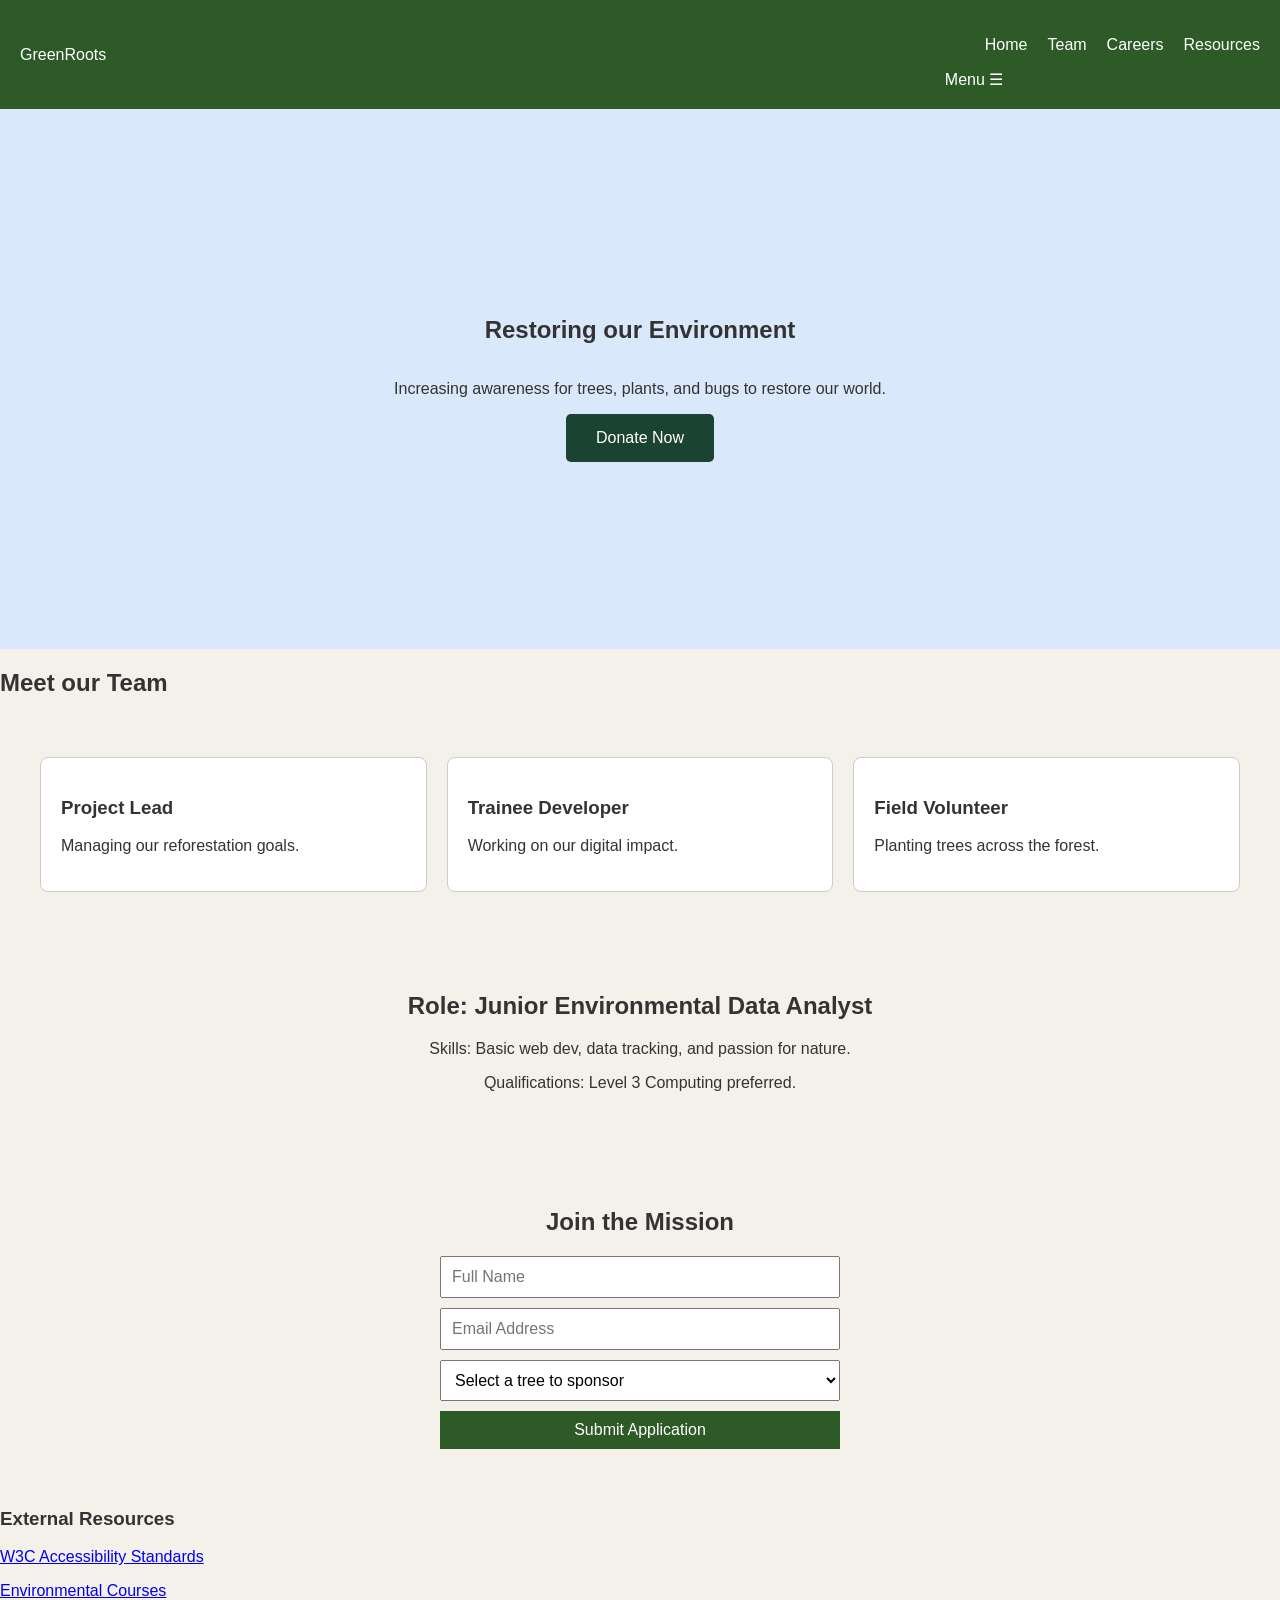
==== index.html @ 3c11d9e2 "Add files via upload" ====
<!DOCTYPE html>
<html lang="en">
<head>
    <meta charset="UTF-8">
    <meta name="viewport" content="width=device-width, initial-scale=1.0">
    <title>VerdantRoots - Reforestation Project</title>
    <link rel="stylesheet" href="style.css">
</head>
<body>
    <header>
        <div class="logo">GreenRoots</div>
        <nav>
            <ul id="nav-menu">
                <li><a href="#home">Home</a></li>
                <li><a href="#team">Team</a></li>
                <li><a href="#job">Careers</a></li>
                <li><a href="#resources">Resources</a></li>
            </ul>
            <div class="hamburger" onclick="toggleMenu()">Menu &#9776;</div>
        </nav>
    </header>

    <main>
        <section id="home" class="hero">
            <h1>Restoring our Environment</h1>
            <p>Increasing awareness for trees, plants, and bugs to restore our world.</p>
            <a href="#apply" class="btn">Donate Now</a>
        </section>

        <section id="team">
            <h2>Meet our Team</h2>
            <div class="grid-container">
                <article class="profile">
                    <h3>Project Lead</h3>
                    <p>Managing our reforestation goals.</p>
                </article>
                <article class="profile">
                    <h3>Trainee Developer</h3>
                    <p>Working on our digital impact.</p>
                </article>
                <article class="profile">
                    <h3>Field Volunteer</h3>
                    <p>Planting trees across the forest.</p>
                </article>
            </div>
        </section>

        <section id="job" class="job-spec">
            <h2>Role: Junior Environmental Data Analyst</h2>
            <p>Skills: Basic web dev, data tracking, and passion for nature.</p>
            <p>Qualifications: Level 3 Computing preferred.</p>
        </section>

        <section id="apply">
            <h2>Join the Mission</h2>
            <form id="applicationForm">
                <input type="text" id="name" placeholder="Full Name" required>
                <input type="email" id="email" placeholder="Email Address" required>
                <select id="tree-type">
                    <option value="">Select a tree to sponsor</option>
                    <option value="oak">Oak</option>
                    <option value="pine">Pine</option>
                </select>
                <button type="submit">Submit Application</button>
            </form>
            <p id="error-message" style="color: red; display: none;">Please enter a valid email address!</p>
        </section>
    </main>

    <footer>
        <h3>External Resources</h3>
        <p><a href="https://www.w3.org/WAI/standards-guidelines/wcag/">W3C Accessibility Standards</a></p>
        <p><a href="https://www.coursera.org">Environmental Courses</a></p>
    </footer>

    <script src="script.js"></script>
</body>
</html>
---- style.css ----
body { font-family: sans-serif; color: #333; margin: 0; background-color: #f4f1ea; }
header { background: #2D5A27; color: white; display: flex; justify-content: space-between; padding: 20px; align-items: center; }
header ul { list-style: none; display: flex; gap: 20px; }
header a { color: white; text-decoration: none; }

.hero { height: 60vh; background: #dae8fc; display: flex; flex-direction: column; justify-content: center; align-items: center; text-align: center; }
.btn { background: #1b4332; color: white; padding: 15px 30px; text-decoration: none; border-radius: 5px; }

.grid-container { display: grid; grid-template-columns: repeat(3, 1fr); gap: 20px; padding: 40px; }
.profile { border: 1px solid #ccc; padding: 20px; border-radius: 8px; background: white; }

@media (max-width: 768px) {
    .grid-container { grid-template-columns: 1fr; }
    header ul { display: none; } 
}

.job-spec, #apply { padding: 40px; text-align: center; }
form { display: flex; flex-direction: column; gap: 10px; max-width: 400px; margin: auto; }
input, select, button { padding: 10px; font-size: 1rem; }
button { background: #2D5A27; color: white; border: none; cursor: pointer; }
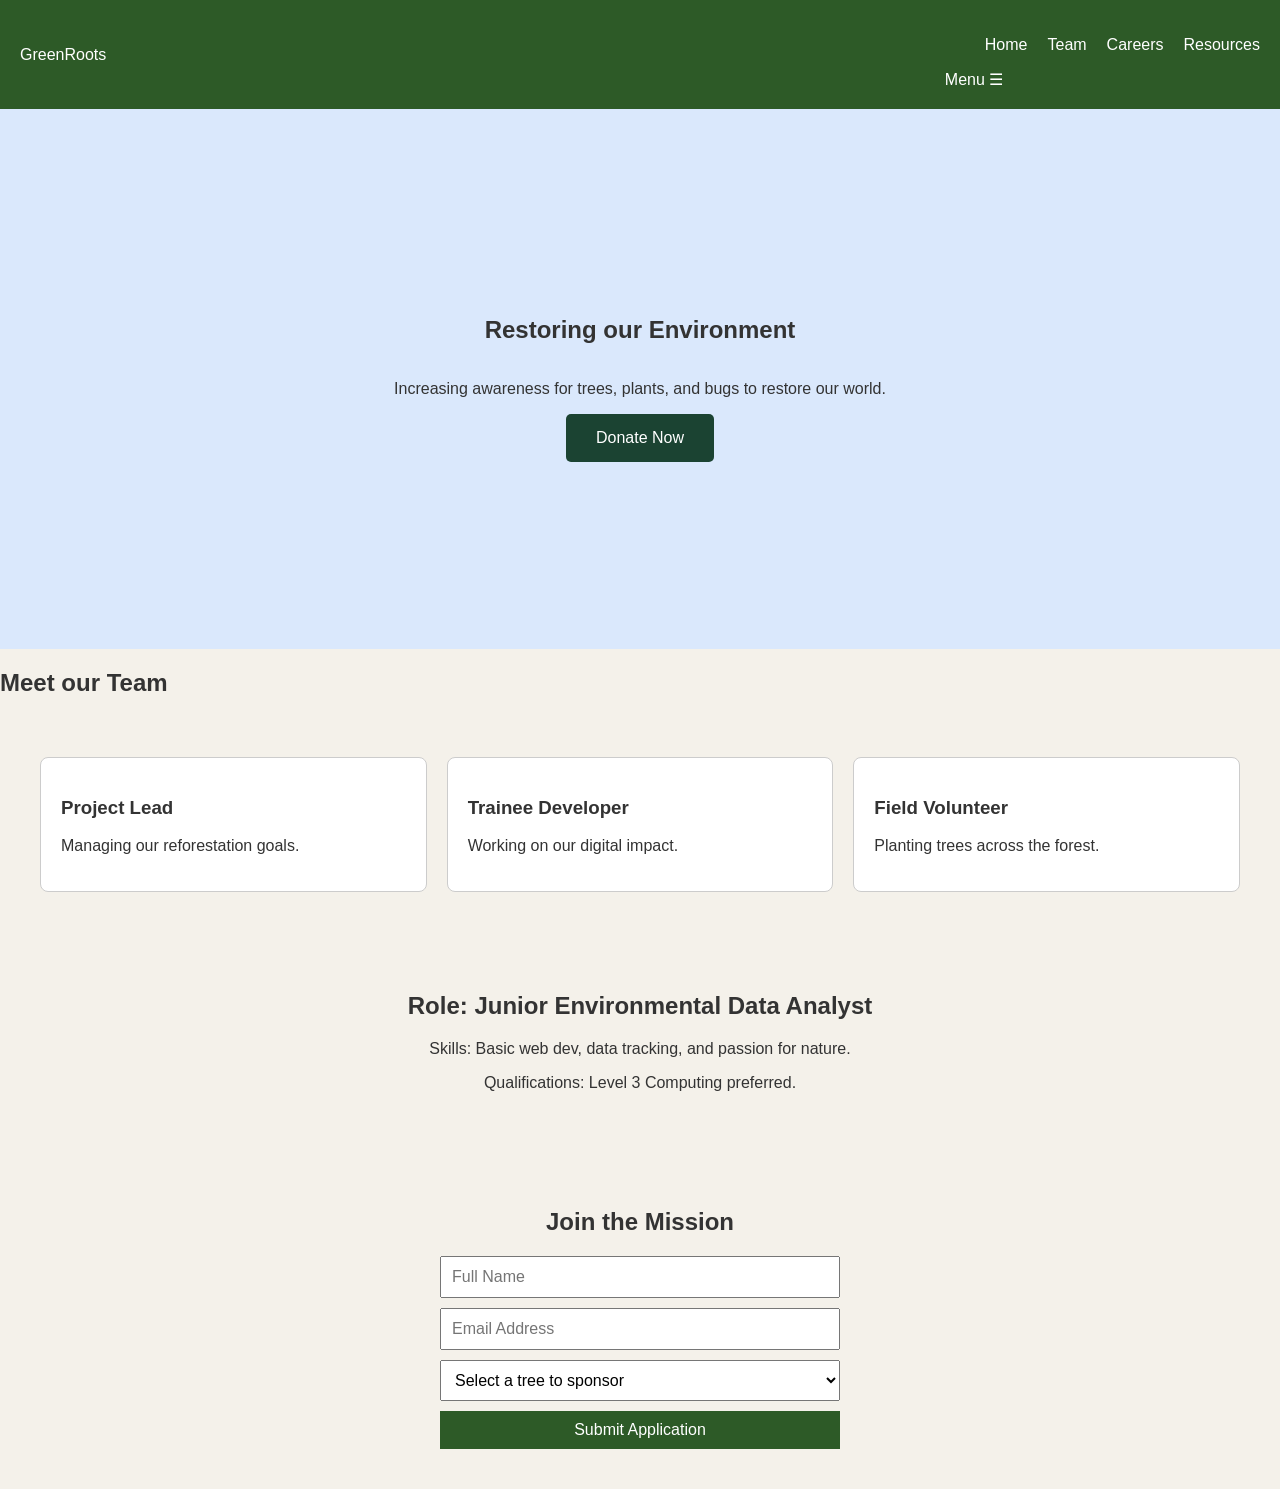
==== commit 90b7e671: "Remove footer with external resources Removed the footer section containing external resources." ====
--- a/index.html
+++ b/index.html
@@ -66,13 +66,6 @@
             <p id="error-message" style="color: red; display: none;">Please enter a valid email address!</p>
         </section>
     </main>
-
-    <footer>
-        <h3>External Resources</h3>
-        <p><a href="https://www.w3.org/WAI/standards-guidelines/wcag/">W3C Accessibility Standards</a></p>
-        <p><a href="https://www.coursera.org">Environmental Courses</a></p>
-    </footer>
-
     <script src="script.js"></script>
 </body>
-</html>+</html>
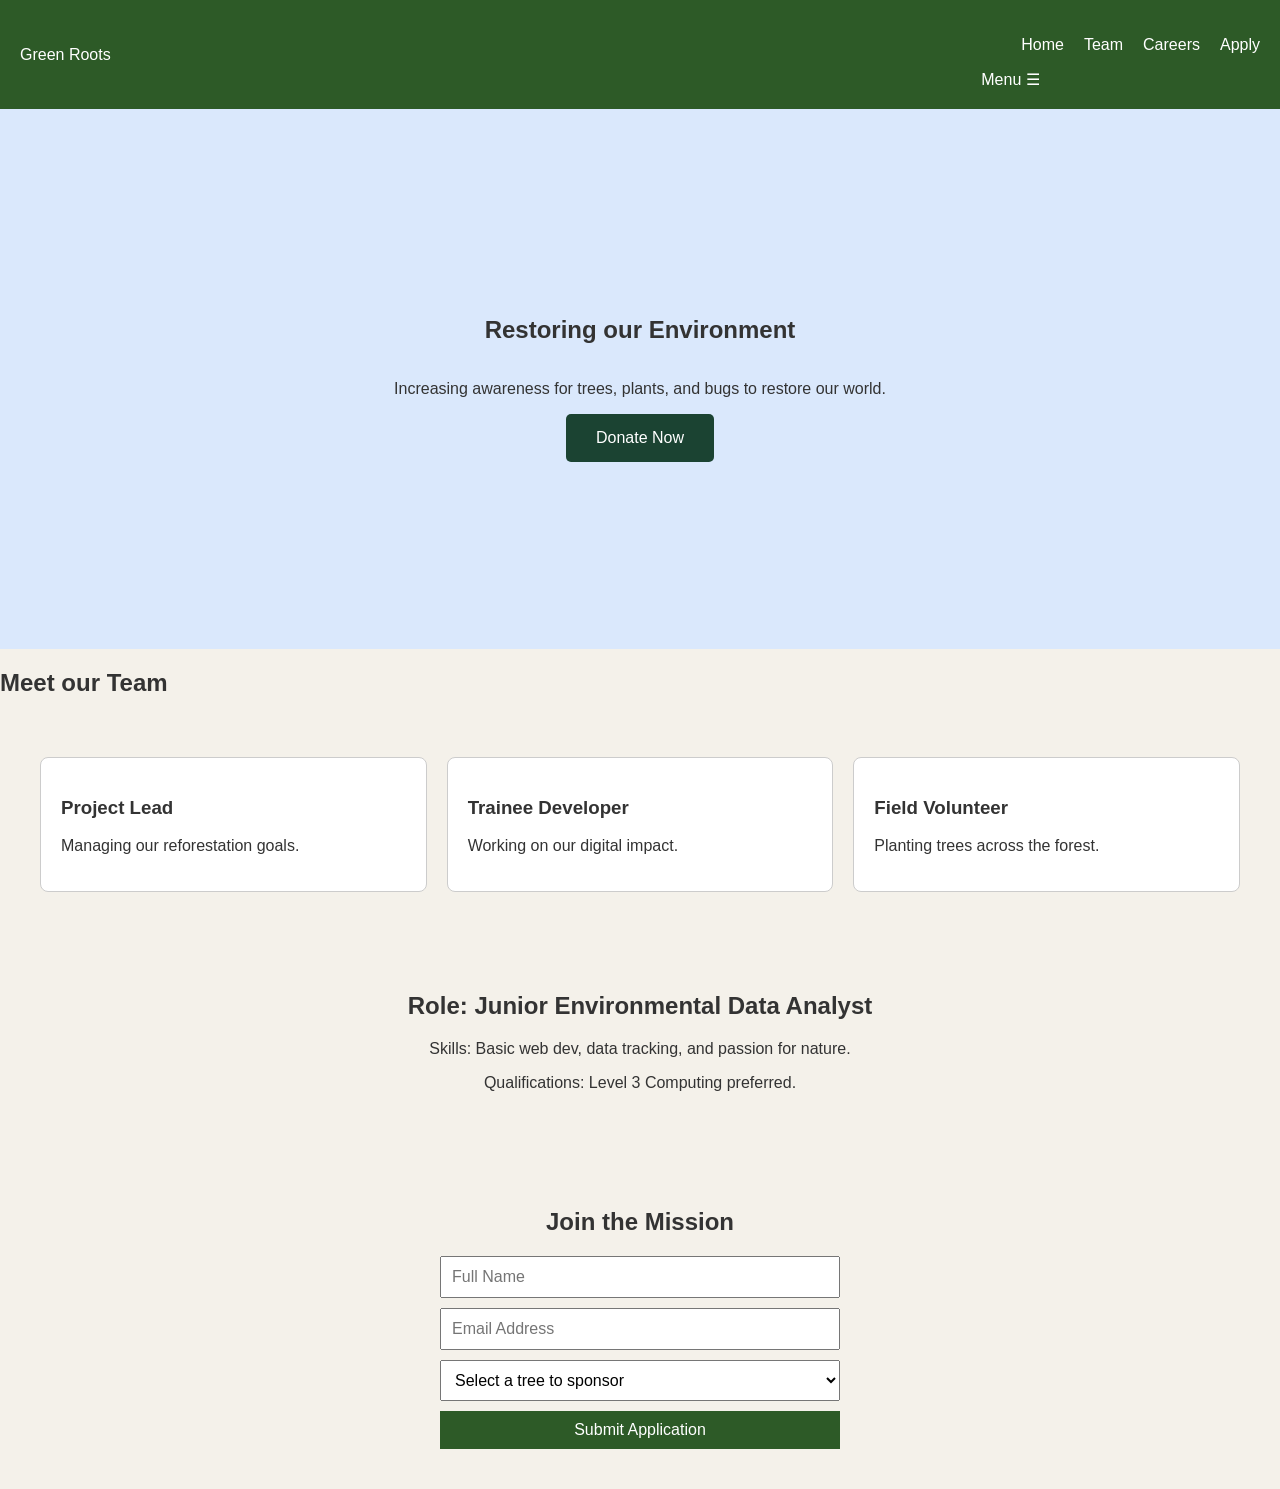
==== commit 51a29320: "Update project name and navigation links in index.html" ====
--- a/index.html
+++ b/index.html
@@ -3,18 +3,18 @@
 <head>
     <meta charset="UTF-8">
     <meta name="viewport" content="width=device-width, initial-scale=1.0">
-    <title>VerdantRoots - Reforestation Project</title>
+    <title>Green Roots - Reforestation Project</title>
     <link rel="stylesheet" href="style.css">
 </head>
 <body>
     <header>
-        <div class="logo">GreenRoots</div>
+        <div class="logo">Green Roots</div>
         <nav>
             <ul id="nav-menu">
                 <li><a href="#home">Home</a></li>
                 <li><a href="#team">Team</a></li>
                 <li><a href="#job">Careers</a></li>
-                <li><a href="#resources">Resources</a></li>
+                <li><a href="#apply">Apply</a></li>
             </ul>
             <div class="hamburger" onclick="toggleMenu()">Menu &#9776;</div>
         </nav>
@@ -66,6 +66,7 @@
             <p id="error-message" style="color: red; display: none;">Please enter a valid email address!</p>
         </section>
     </main>
+
     <script src="script.js"></script>
 </body>
 </html>
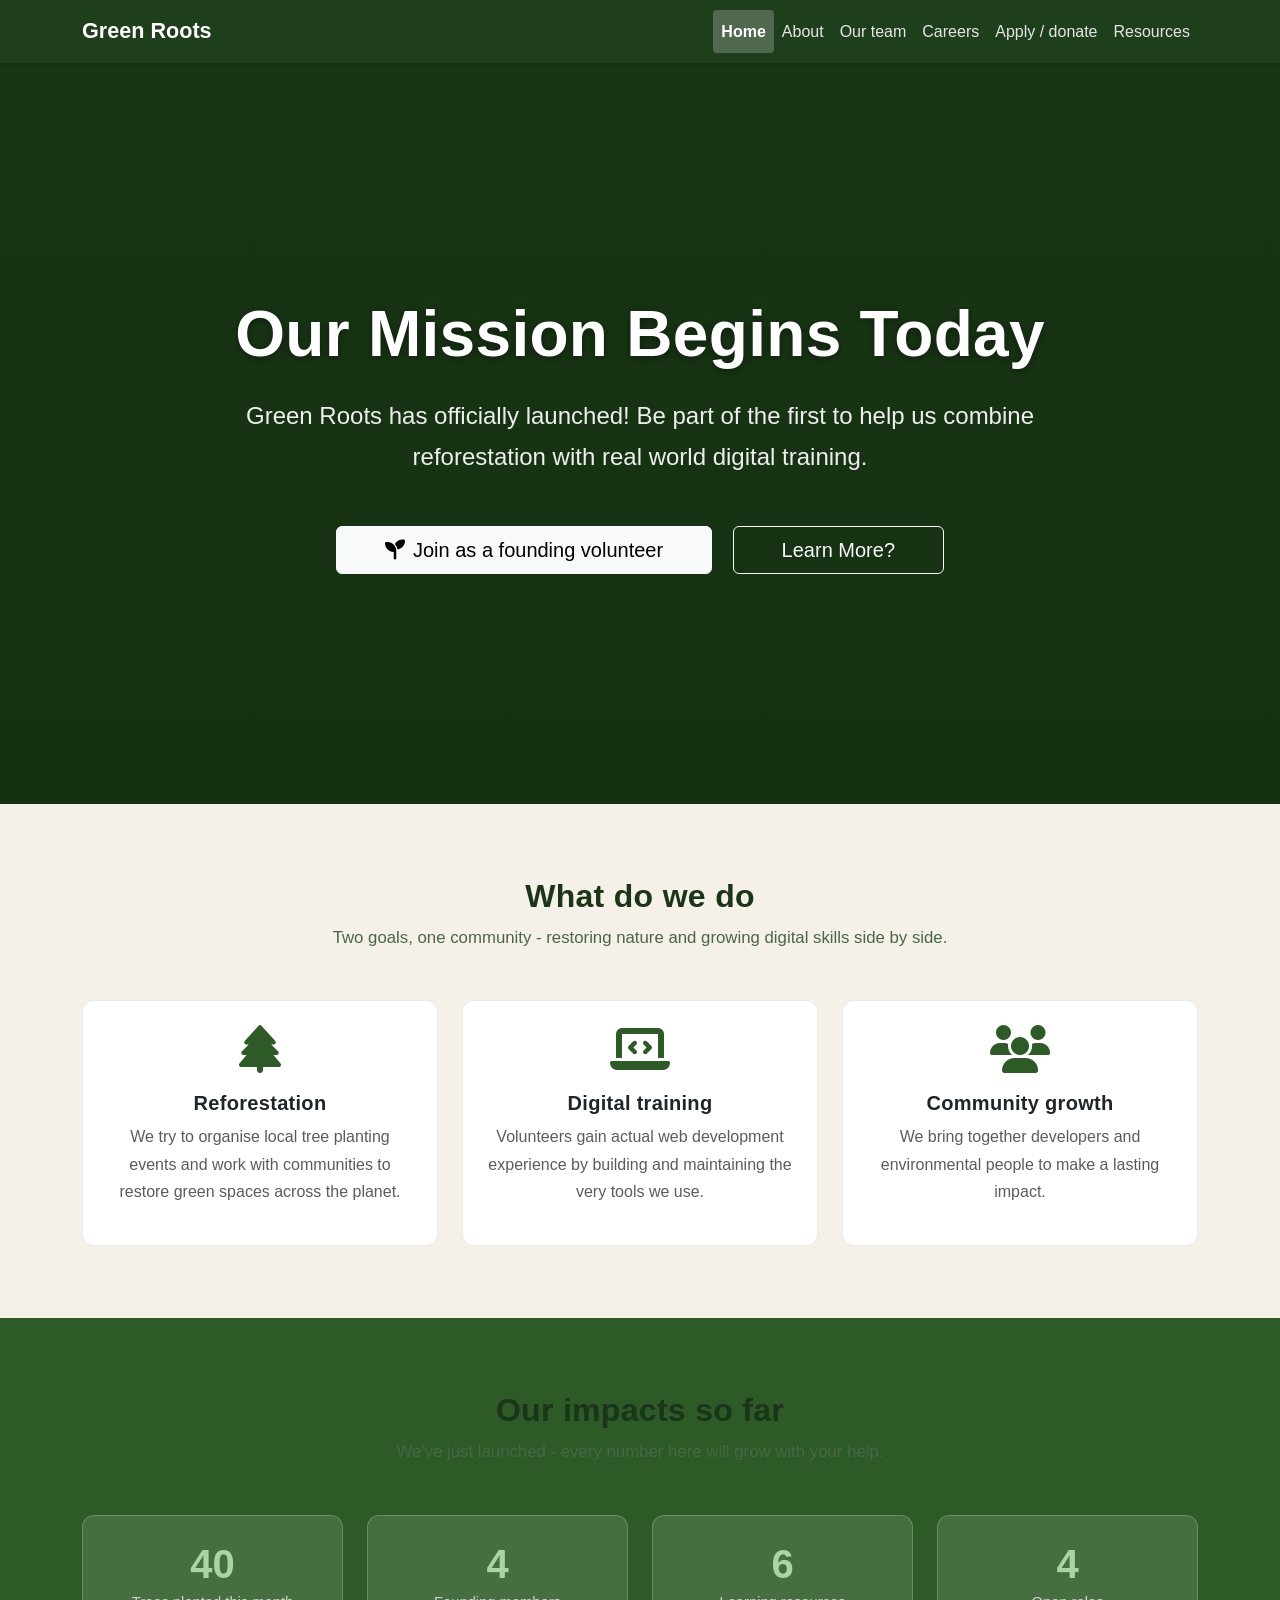
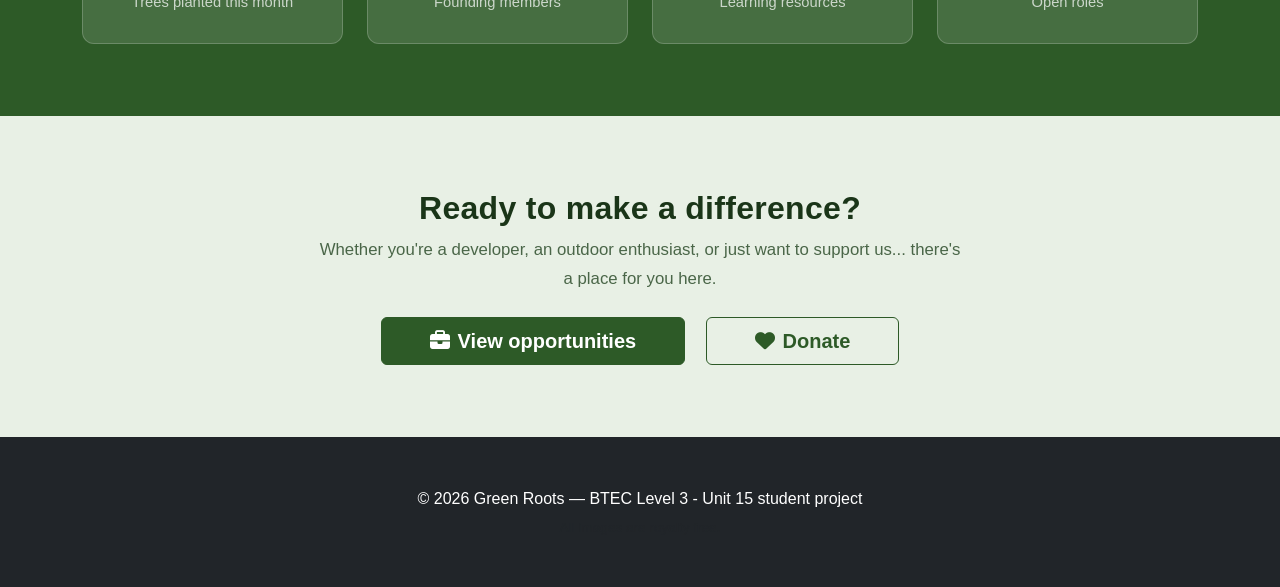
==== commit 4835c6d2: "Add files via upload" ====
--- a/index.html
+++ b/index.html
@@ -3,70 +3,149 @@
 <head>
     <meta charset="UTF-8">
     <meta name="viewport" content="width=device-width, initial-scale=1.0">
-    <title>Green Roots - Reforestation Project</title>
-    <link rel="stylesheet" href="style.css">
+    <title>Green Roots | Restoring the planet</title>
+    <meta name="description" content="Green Roots combines local reforestation with real-world digital training for aspiring developers. Join us today.">
+    <link href="https://cdn.jsdelivr.net/npm/bootstrap@5.3.3/dist/css/bootstrap.min.css" rel="stylesheet">
+    <link rel="stylesheet" href="https://cdnjs.cloudflare.com/ajax/libs/font-awesome/6.5.1/css/all.min.css">
+    <link rel="stylesheet" href="css/style.css">
+    <link rel="icon" type="image/png" href="images/logo.webp">
 </head>
 <body>
-    <header>
-        <div class="logo">Green Roots</div>
-        <nav>
-            <ul id="nav-menu">
-                <li><a href="#home">Home</a></li>
-                <li><a href="#team">Team</a></li>
-                <li><a href="#job">Careers</a></li>
-                <li><a href="#apply">Apply</a></li>
-            </ul>
-            <div class="hamburger" onclick="toggleMenu()">Menu &#9776;</div>
-        </nav>
-    </header>
-
-    <main>
-        <section id="home" class="hero">
-            <h1>Restoring our Environment</h1>
-            <p>Increasing awareness for trees, plants, and bugs to restore our world.</p>
-            <a href="#apply" class="btn">Donate Now</a>
-        </section>
-
-        <section id="team">
-            <h2>Meet our Team</h2>
-            <div class="grid-container">
-                <article class="profile">
-                    <h3>Project Lead</h3>
-                    <p>Managing our reforestation goals.</p>
-                </article>
-                <article class="profile">
-                    <h3>Trainee Developer</h3>
-                    <p>Working on our digital impact.</p>
-                </article>
-                <article class="profile">
-                    <h3>Field Volunteer</h3>
-                    <p>Planting trees across the forest.</p>
-                </article>
+    <a class="skip-link" href="#main-content">Skip to main content</a>
+    <nav class="navbar navbar-expand-lg sticky-top" role="navigation" aria-label="Main navigation">
+        <div class="container">
+            <a class="navbar-brand" href="index.html" aria-label="Green Roots homepage">Green Roots</a>
+            <button class="navbar-toggler" type="button" data-bs-toggle="collapse" data-bs-target="#mainNav"
+                    aria-controls="mainNav" aria-expanded="false" aria-label="Toggle navigation">
+                <span class="navbar-toggler-icon"></span>
+            </button>
+            <div class="collapse navbar-collapse" id="mainNav">
+                <ul class="navbar-nav ms-auto" role="list">
+                    <li class="nav-item"><a class="nav-link active" aria-current="page" href="index.html">Home</a></li>
+                    <li class="nav-item"><a class="nav-link" href="html/about.html">About</a></li>
+                    <li class="nav-item"><a class="nav-link" href="html/team.html">Our team</a></li>
+                    <li class="nav-item"><a class="nav-link" href="html/careers.html">Careers</a></li>
+                    <li class="nav-item"><a class="nav-link" href="html/apply.html">Apply / donate</a></li>
+                    <li class="nav-item"><a class="nav-link" href="html/resources.html">Resources</a></li>
+                </ul>
+            </div>
+        </div>
+    </nav>
+    <main id="main-content">
+        <section class="hero" aria-labelledby="hero-heading">
+            <div class="container">
+                <div class="row justify-content-center text-center">
+                    <div class="col-lg-9">
+                        <h1 id="hero-heading" class="display-3 fw-bold mb-4">Our Mission Begins Today</h1>
+                        <p class="lead mb-5 fs-4">
+                            Green Roots has officially launched! Be part of the first to help us combine
+                            reforestation with real world digital training.
+                        </p>
+                        <a href="html/apply.html" class="btn btn-light btn-lg px-5 me-md-3 mb-3 mb-md-0">
+                            <i class="fas fa-seedling me-2" aria-hidden="true"></i>Join as a founding volunteer
+                        </a>
+                        <a href="html/about.html" class="btn btn-outline-light btn-lg px-5">
+                            Learn More?
+                        </a>
+                    </div>
+                </div>
             </div>
         </section>
-
-        <section id="job" class="job-spec">
-            <h2>Role: Junior Environmental Data Analyst</h2>
-            <p>Skills: Basic web dev, data tracking, and passion for nature.</p>
-            <p>Qualifications: Level 3 Computing preferred.</p>
+        <section class="section-cream" aria-labelledby="what-heading">
+            <div class="container">
+                <div class="text-center mb-5">
+                    <h2 id="what-heading" class="section-title">What do we do</h2>
+                    <p class="section-subtitle">Two goals, one community - restoring nature and growing digital skills side by side.</p>
+                </div>
+                <div class="row g-4">
+                    <div class="col-md-4">
+                        <div class="card h-100 p-4 text-center">
+                            <div class="mb-3">
+                                <i class="fas fa-tree fa-3x text-success" aria-hidden="true"></i>
+                            </div>
+                            <h3 class="h5 fw-bold">Reforestation</h3>
+                            <p class="text-muted">We try to organise local tree planting events and work with communities to restore green spaces across the planet.</p>
+                        </div>
+                    </div>
+                    <div class="col-md-4">
+                        <div class="card h-100 p-4 text-center">
+                            <div class="mb-3">
+                                <i class="fas fa-laptop-code fa-3x text-success" aria-hidden="true"></i>
+                            </div>
+                            <h3 class="h5 fw-bold">Digital training</h3>
+                            <p class="text-muted">Volunteers gain actual web development experience by building and maintaining the very tools we use.</p>
+                        </div>
+                    </div>
+                    <div class="col-md-4">
+                        <div class="card h-100 p-4 text-center">
+                            <div class="mb-3">
+                                <i class="fas fa-users fa-3x text-success" aria-hidden="true"></i>
+                            </div>
+                            <h3 class="h5 fw-bold">Community growth</h3>
+                            <p class="text-muted">We bring together developers and environmental people to make a lasting impact.</p>
+                        </div>
+                    </div>
+                </div>
+            </div>
         </section>
-
-        <section id="apply">
-            <h2>Join the Mission</h2>
-            <form id="applicationForm">
-                <input type="text" id="name" placeholder="Full Name" required>
-                <input type="email" id="email" placeholder="Email Address" required>
-                <select id="tree-type">
-                    <option value="">Select a tree to sponsor</option>
-                    <option value="oak">Oak</option>
-                    <option value="pine">Pine</option>
-                </select>
-                <button type="submit">Submit Application</button>
-            </form>
-            <p id="error-message" style="color: red; display: none;">Please enter a valid email address!</p>
+        <section class="section-alt" aria-labelledby="impact-heading">
+            <div class="container">
+                <div class="text-center mb-5">
+                    <h2 id="impact-heading" class="section-title">Our impacts so far</h2>
+                    <p class="section-subtitle">We've just launched - every number here will grow with your help.</p>
+                </div>
+                <div class="row g-4 justify-content-center">
+                    <div class="col-6 col-md-3">
+                        <div class="stat-card">
+                            <div class="stat-number" id="treeCount" aria-label="40 trees planted this month">40</div>
+                            <div class="stat-label">Trees planted this month</div>
+                        </div>
+                    </div>
+                    <div class="col-6 col-md-3">
+                        <div class="stat-card">
+                            <div class="stat-number">4</div>
+                            <div class="stat-label">Founding members</div>
+                        </div>
+                    </div>
+                    <div class="col-6 col-md-3">
+                        <div class="stat-card">
+                            <div class="stat-number">6</div>
+                            <div class="stat-label">Learning resources</div>
+                        </div>
+                    </div>
+                    <div class="col-6 col-md-3">
+                        <div class="stat-card">
+                            <div class="stat-number">4</div>
+                            <div class="stat-label">Open roles</div>
+                        </div>
+                    </div>
+                </div>
+            </div>
+        </section>
+        <section class="section-sage" aria-labelledby="cta-heading">
+            <div class="container">
+                <div class="row justify-content-center text-center">
+                    <div class="col-lg-7">
+                        <h2 id="cta-heading" class="section-title">Ready to make a difference?</h2>
+                        <p class="section-subtitle mb-4">Whether you're a developer, an outdoor enthusiast, or just want to support us... there's a place for you here.</p>
+                        <a href="html/careers.html" class="btn btn-success btn-lg px-5 me-md-3 mb-3 mb-md-0">
+                            <i class="fas fa-briefcase me-2" aria-hidden="true"></i>View opportunities
+                        </a>
+                        <a href="html/apply.html" class="btn btn-outline-success btn-lg px-5">
+                            <i class="fas fa-heart me-2" aria-hidden="true"></i>Donate
+                        </a>
+                    </div>
+                </div>
+            </div>
         </section>
     </main>
-
-    <script src="script.js"></script>
+    <footer class="bg-dark text-white py-5 text-center">
+        <div class="container">
+            <p class="mb-1">&copy; 2026 Green Roots &mdash; BTEC Level 3 - Unit 15 student project</p>
+            <p class="mb-0 text-muted" style="font-size:0.85rem;">All images are royalty free.</p>
+        </div>
+    </footer>
+    <script src="https://cdn.jsdelivr.net/npm/bootstrap@5.3.3/dist/js/bootstrap.bundle.min.js"></script>
+    <script src="javascript/script.js"></script>
 </body>
 </html>
--- a/css/style.css
+++ b/css/style.css
@@ -0,0 +1,325 @@
+.skip-link {
+    position: absolute;
+    top: -100px;
+    left: 1rem;
+    background: #2D5A27;
+    color: #fff;
+    padding: 0.5rem 1.25rem;
+    border-radius: 0 0 6px 6px;
+    font-weight: 600;
+    z-index: 9999;
+    transition: top 0.2s;
+    text-decoration: none;
+}
+.skip-link:focus { top: 0; color: #fff; }
+
+*, *::before, *::after { box-sizing: border-box; }
+
+body {
+    font-family: 'Segoe UI', Roboto, Helvetica, Arial, sans-serif;
+    font-size: 1rem;
+    line-height: 1.7;
+    color: #212529;
+    background-color: #2D5A27;
+    min-height: 100vh;
+    display: flex;
+    flex-direction: column;
+}
+
+img { max-width: 100%; height: auto; display: block; }
+
+:focus-visible {
+    outline: 3px solid #f5c842;
+    outline-offset: 3px;
+    border-radius: 3px;
+}
+
+h1, h2, h3, h4, h5, h6 {
+    line-height: 1.25;
+    letter-spacing: 0.3px;
+}
+
+.navbar {
+    background-color: #1f3f1c !important;
+    border-bottom: 3px solid #163214;
+}
+.navbar-brand {
+    font-size: 1.35rem;
+    font-weight: 700;
+    color: #fff !important;
+}
+.nav-link {
+    color: rgba(255,255,255,0.88) !important;
+    font-weight: 500;
+    padding: 0.5rem 0.75rem;
+    border-radius: 4px;
+    transition: background 0.2s, color 0.2s;
+}
+.nav-link:hover,
+.nav-link:focus {
+    color: #fff !important;
+    background-color: rgba(255,255,255,0.15);
+}
+.nav-link.active {
+    color: #fff !important;
+    background-color: rgba(255,255,255,0.22);
+    font-weight: 700;
+}
+@media (max-width: 991.98px) {
+    .navbar-collapse {
+        background-color: #1a3518;
+        padding: 1rem;
+        border-radius: 0.5rem;
+        margin-top: 0.5rem;
+    }
+}
+
+.hero {
+    background: linear-gradient(rgba(15,35,12,0.68), rgba(15,35,12,0.76)),
+                url('../images/hero.webp') center/cover no-repeat;
+    min-height: 82vh;
+    color: #fff;
+    display: flex;
+    align-items: center;
+}
+.hero h1 { color: #fff; text-shadow: 0 2px 8px rgba(0,0,0,0.4); }
+.hero p  { color: rgba(255,255,255,0.92); }
+
+.page-hero {
+    background: linear-gradient(rgba(15,35,12,0.74), rgba(15,35,12,0.82)),
+                url('../images/hero.webp') center/cover no-repeat;
+    padding: 4rem 0 3.5rem;
+    color: #fff;
+    text-align: center;
+}
+.page-hero h1 { color: #fff; font-size: clamp(1.8rem, 4vw, 2.8rem); margin: 0; }
+.page-hero p  { color: rgba(255,255,255,0.88); margin: 0.75rem 0 0; font-size: 1.1rem; }
+
+section { padding: 4.5rem 0; }
+
+.section-cream {
+    background-color: #f5f0e8;
+    color: #212529;
+}
+
+.section-sage {
+    background-color: #e8f0e5;
+    color: #212529;
+}
+
+.section-forest {
+    background-color: #1f3f1c;
+    color: #f0f5ef;
+}
+.section-forest .section-title { color: #fff; }
+.section-forest .section-subtitle { color: rgba(255,255,255,0.75); }
+.section-forest .stat-card { background: rgba(255,255,255,0.08); border-color: rgba(255,255,255,0.15); }
+.section-forest .stat-card .stat-number { color: #a8d5a2; }
+.section-forest .stat-card .stat-label  { color: rgba(255,255,255,0.7); }
+
+.section-earth {
+    background-color: #3a2e1e;
+    color: #f0ece4;
+}
+.section-earth .section-title { color: #f0ece4; }
+.section-earth .section-subtitle { color: rgba(240,236,228,0.75); }
+
+.section-title {
+    font-size: clamp(1.5rem, 3vw, 2rem);
+    font-weight: 700;
+    color: #1a3518;
+    margin-bottom: 0.5rem;
+}
+.section-subtitle {
+    color: #4a6648;
+    font-size: 1.05rem;
+    margin-bottom: 2.5rem;
+}
+
+.card {
+    background-color: #fff;
+    color: #212529;
+    border: 1px solid rgba(0,0,0,0.08);
+    border-radius: 12px;
+    transition: transform 0.25s ease, box-shadow 0.25s ease;
+}
+.card:hover {
+    transform: translateY(-5px);
+    box-shadow: 0 12px 28px rgba(0,0,0,0.14) !important;
+}
+.card-img-top {
+    border-radius: 12px 12px 0 0;
+    height: 220px;
+    object-fit: cover;
+    object-position: top;
+}
+.card .card-body h5,
+.card .card-body h3,
+.card .card-body p { color: #212529; }
+.card .text-success { color: #2D5A27 !important; }
+.role-badge {
+    display: inline-block;
+    background: #d6e8d4;
+    color: #1f3f1c;
+    font-size: 0.78rem;
+    font-weight: 700;
+    text-transform: uppercase;
+    letter-spacing: 0.06em;
+    padding: 0.25rem 0.65rem;
+    border-radius: 50px;
+    margin-bottom: 0.5rem;
+}
+.impact-box {
+    border: 2px solid #2D5A27;
+    background-color: #fff;
+    color: #212529;
+    border-radius: 12px;
+}
+.impact-box h4 { color: #2D5A27; }
+.impact-box .display-1 { color: #2D5A27; font-weight: 800; }
+.impact-box p  { color: #4a6648; }
+.stat-card {
+    background: rgba(255,255,255,0.12);
+    border: 1px solid rgba(255,255,255,0.2);
+    border-radius: 12px;
+    padding: 1.75rem 1.5rem;
+    text-align: center;
+}
+.stat-card .stat-number {
+    font-size: 2.5rem;
+    font-weight: 800;
+    color: #a8d5a2;
+    line-height: 1;
+}
+.stat-card .stat-label {
+    color: rgba(255,255,255,0.72);
+    font-size: 0.92rem;
+    margin-top: 0.4rem;
+}
+.btn-success {
+    background-color: #2D5A27;
+    border-color: #2D5A27;
+    color: #fff;
+    font-weight: 600;
+}
+.btn-success:hover, .btn-success:focus {
+    background-color: #1f3f1c;
+    border-color: #1f3f1c;
+    color: #fff;
+}
+.btn-outline-success {
+    color: #2D5A27;
+    border-color: #2D5A27;
+    font-weight: 600;
+}
+.btn-outline-success:hover, .btn-outline-success:focus {
+    background-color: #2D5A27;
+    color: #fff;
+}
+.btn-outline-light:hover, .btn-outline-light:focus {
+    background-color: rgba(255,255,255,0.15);
+    color: #fff;
+}
+.btn { border-radius: 6px; transition: all 0.2s ease; }
+.resource-category-title {
+    font-size: 1.2rem;
+    font-weight: 700;
+    color: #1a3518;
+    border-left: 4px solid #2D5A27;
+    padding-left: 0.75rem;
+    margin-bottom: 1.5rem;
+}
+.career-type {
+    font-size: 0.75rem;
+    font-weight: 700;
+    text-transform: uppercase;
+    letter-spacing: 0.07em;
+    padding: 0.2rem 0.65rem;
+    border-radius: 50px;
+}
+.career-type.voluntary  { background: #d4edda; color: #155724; }
+.career-type.part-time  { background: #d1ecf1; color: #0c5460; }
+.career-type.paid       { background: #fff3cd; color: #856404; }
+.values-list { list-style: none; padding: 0; margin: 0; }
+.values-list li {
+    padding: 0.6rem 0;
+    border-bottom: 1px solid rgba(0,0,0,0.07);
+    display: flex;
+    align-items: flex-start;
+    gap: 0.75rem;
+    color: #333;
+    font-size: 1rem;
+}
+.values-list li:last-child { border-bottom: none; }
+.values-list .icon { color: #2D5A27; font-size: 1.1rem; flex-shrink: 0; margin-top: 2px; }
+.form-label { font-weight: 600; color: #1a3518; margin-bottom: 0.3rem; }
+.form-control:focus, .form-select:focus {
+    border-color: #2D5A27;
+    box-shadow: 0 0 0 0.2rem rgba(45,90,39,0.25);
+}
+#applicationForm.card { background-color: #fff; color: #212529; }
+
+.required-star { color: #dc3545; margin-left: 3px; font-weight: 700; }
+.form-control.is-valid, .form-select.is-valid {
+    border-color: #198754; background-image: none;
+    box-shadow: 0 0 0 0.2rem rgba(25,135,84,0.15);
+}
+.form-control.is-invalid, .form-select.is-invalid {
+    border-color: #dc3545; background-image: none;
+    box-shadow: 0 0 0 0.2rem rgba(220,53,69,0.15);
+}
+.field-error { display: none; font-size: 0.82rem; color: #dc3545; margin-top: 0.25rem; }
+.field-error.visible { display: block; }
+.form-help { font-size: 0.82rem; color: #6c757d; margin-top: 0.25rem; }
+
+#submitBtn { transition: all 0.25s ease; }
+#submitBtn:not(:disabled):hover { transform: translateY(-2px); box-shadow: 0 6px 18px rgba(45,90,39,0.35); }
+#submitBtn:disabled { opacity: 0.75; cursor: not-allowed; }
+.btn-spinner {
+    display: none; width: 1rem; height: 1rem;
+    border: 2px solid rgba(255,255,255,0.5); border-top-color: #fff;
+    border-radius: 50%; animation: spin 0.65s linear infinite;
+    margin-right: 0.5rem; vertical-align: middle;
+}
+@keyframes spin { to { transform: rotate(360deg); } }
+.btn-spinner.active { display: inline-block; }
+#fileDisplay { font-size: 0.82rem; color: #6c757d; margin-top: 0.3rem; }
+#fileDisplay.has-file { color: #198754; font-weight: 500; }
+
+.form-field-wrap {
+    overflow: hidden;
+    transition: max-height 0.35s ease, opacity 0.3s ease;
+    max-height: 400px; opacity: 1;
+}
+.form-field-wrap.hidden { max-height: 0; opacity: 0; pointer-events: none; }
+.success-overlay {
+    position: fixed; top: 0; left: 0;
+    width: 100%; height: 100%;
+    background: rgba(0,0,0,0.72);
+    backdrop-filter: blur(8px);
+    display: flex; justify-content: center; align-items: center;
+    z-index: 2000; animation: fadeIn 0.3s ease;
+}
+.success-overlay.d-none { display: none !important; }
+@keyframes fadeIn { from { opacity: 0; } to { opacity: 1; } }
+@keyframes scaleIn { from { opacity: 0; transform: scale(0.85); } to { opacity: 1; transform: scale(1); } }
+.success-card {
+    background: #fff; border-radius: 20px;
+    max-width: 520px; width: 90%;
+    animation: scaleIn 0.35s cubic-bezier(0.34,1.56,0.64,1);
+}
+
+#errorMsg { background-color: #f8d7da; border: 1px solid #f5c2c7; color: #842029; }
+
+footer { color: #f8f9fa; margin-top: auto; background-color: #111 !important; }
+
+@media (max-width: 767.98px) {
+    .hero { min-height: 55vh; }
+    section { padding: 3rem 0; }
+    .btn-lg { width: 100%; margin-bottom: 0.75rem; }
+    .btn-lg:last-child { margin-bottom: 0; }
+    .card-img-top { height: 180px; }
+}
+@media (max-width: 575.98px) {
+    .hero { min-height: 45vh; }
+}
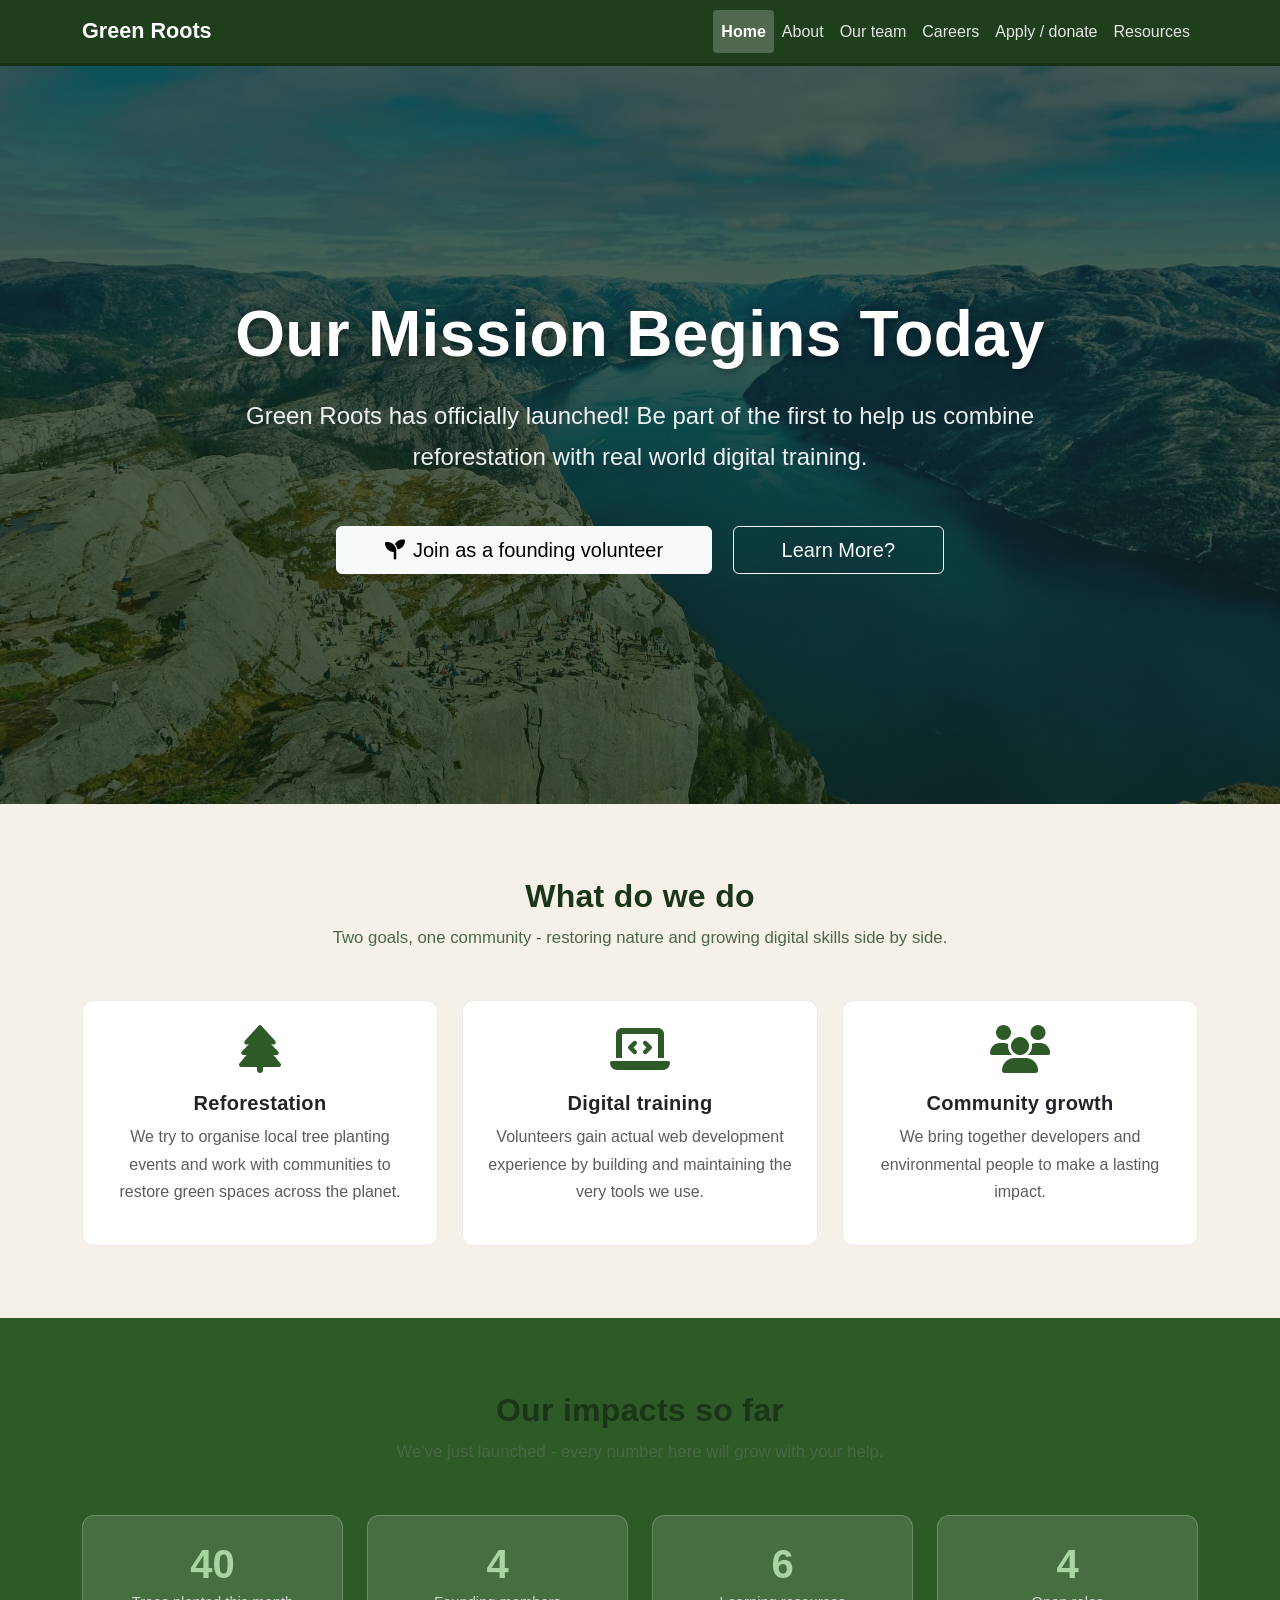
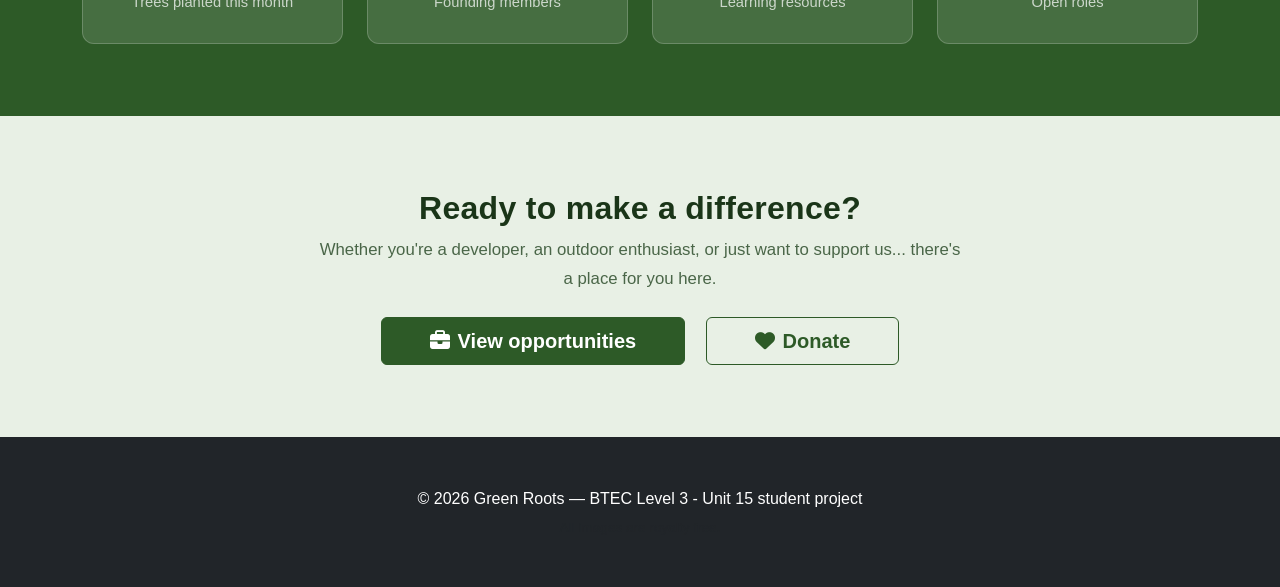
==== commit fed46a7e: "Fix navbar brand links, typos, extend stat counters, remove dead variable, fix unclosed div" ====
--- a/index.html
+++ b/index.html
@@ -1,151 +1,151 @@
-<!DOCTYPE html>
-<html lang="en">
-<head>
-    <meta charset="UTF-8">
-    <meta name="viewport" content="width=device-width, initial-scale=1.0">
-    <title>Green Roots | Restoring the planet</title>
-    <meta name="description" content="Green Roots combines local reforestation with real-world digital training for aspiring developers. Join us today.">
-    <link href="https://cdn.jsdelivr.net/npm/bootstrap@5.3.3/dist/css/bootstrap.min.css" rel="stylesheet">
-    <link rel="stylesheet" href="https://cdnjs.cloudflare.com/ajax/libs/font-awesome/6.5.1/css/all.min.css">
-    <link rel="stylesheet" href="css/style.css">
-    <link rel="icon" type="image/png" href="images/logo.webp">
-</head>
-<body>
-    <a class="skip-link" href="#main-content">Skip to main content</a>
-    <nav class="navbar navbar-expand-lg sticky-top" role="navigation" aria-label="Main navigation">
-        <div class="container">
-            <a class="navbar-brand" href="index.html" aria-label="Green Roots homepage">Green Roots</a>
-            <button class="navbar-toggler" type="button" data-bs-toggle="collapse" data-bs-target="#mainNav"
-                    aria-controls="mainNav" aria-expanded="false" aria-label="Toggle navigation">
-                <span class="navbar-toggler-icon"></span>
-            </button>
-            <div class="collapse navbar-collapse" id="mainNav">
-                <ul class="navbar-nav ms-auto" role="list">
-                    <li class="nav-item"><a class="nav-link active" aria-current="page" href="index.html">Home</a></li>
-                    <li class="nav-item"><a class="nav-link" href="html/about.html">About</a></li>
-                    <li class="nav-item"><a class="nav-link" href="html/team.html">Our team</a></li>
-                    <li class="nav-item"><a class="nav-link" href="html/careers.html">Careers</a></li>
-                    <li class="nav-item"><a class="nav-link" href="html/apply.html">Apply / donate</a></li>
-                    <li class="nav-item"><a class="nav-link" href="html/resources.html">Resources</a></li>
-                </ul>
-            </div>
-        </div>
-    </nav>
-    <main id="main-content">
-        <section class="hero" aria-labelledby="hero-heading">
-            <div class="container">
-                <div class="row justify-content-center text-center">
-                    <div class="col-lg-9">
-                        <h1 id="hero-heading" class="display-3 fw-bold mb-4">Our Mission Begins Today</h1>
-                        <p class="lead mb-5 fs-4">
-                            Green Roots has officially launched! Be part of the first to help us combine
-                            reforestation with real world digital training.
-                        </p>
-                        <a href="html/apply.html" class="btn btn-light btn-lg px-5 me-md-3 mb-3 mb-md-0">
-                            <i class="fas fa-seedling me-2" aria-hidden="true"></i>Join as a founding volunteer
-                        </a>
-                        <a href="html/about.html" class="btn btn-outline-light btn-lg px-5">
-                            Learn More?
-                        </a>
-                    </div>
-                </div>
-            </div>
-        </section>
-        <section class="section-cream" aria-labelledby="what-heading">
-            <div class="container">
-                <div class="text-center mb-5">
-                    <h2 id="what-heading" class="section-title">What do we do</h2>
-                    <p class="section-subtitle">Two goals, one community - restoring nature and growing digital skills side by side.</p>
-                </div>
-                <div class="row g-4">
-                    <div class="col-md-4">
-                        <div class="card h-100 p-4 text-center">
-                            <div class="mb-3">
-                                <i class="fas fa-tree fa-3x text-success" aria-hidden="true"></i>
-                            </div>
-                            <h3 class="h5 fw-bold">Reforestation</h3>
-                            <p class="text-muted">We try to organise local tree planting events and work with communities to restore green spaces across the planet.</p>
-                        </div>
-                    </div>
-                    <div class="col-md-4">
-                        <div class="card h-100 p-4 text-center">
-                            <div class="mb-3">
-                                <i class="fas fa-laptop-code fa-3x text-success" aria-hidden="true"></i>
-                            </div>
-                            <h3 class="h5 fw-bold">Digital training</h3>
-                            <p class="text-muted">Volunteers gain actual web development experience by building and maintaining the very tools we use.</p>
-                        </div>
-                    </div>
-                    <div class="col-md-4">
-                        <div class="card h-100 p-4 text-center">
-                            <div class="mb-3">
-                                <i class="fas fa-users fa-3x text-success" aria-hidden="true"></i>
-                            </div>
-                            <h3 class="h5 fw-bold">Community growth</h3>
-                            <p class="text-muted">We bring together developers and environmental people to make a lasting impact.</p>
-                        </div>
-                    </div>
-                </div>
-            </div>
-        </section>
-        <section class="section-alt" aria-labelledby="impact-heading">
-            <div class="container">
-                <div class="text-center mb-5">
-                    <h2 id="impact-heading" class="section-title">Our impacts so far</h2>
-                    <p class="section-subtitle">We've just launched - every number here will grow with your help.</p>
-                </div>
-                <div class="row g-4 justify-content-center">
-                    <div class="col-6 col-md-3">
-                        <div class="stat-card">
-                            <div class="stat-number" id="treeCount" aria-label="40 trees planted this month">40</div>
-                            <div class="stat-label">Trees planted this month</div>
-                        </div>
-                    </div>
-                    <div class="col-6 col-md-3">
-                        <div class="stat-card">
-                            <div class="stat-number">4</div>
-                            <div class="stat-label">Founding members</div>
-                        </div>
-                    </div>
-                    <div class="col-6 col-md-3">
-                        <div class="stat-card">
-                            <div class="stat-number">6</div>
-                            <div class="stat-label">Learning resources</div>
-                        </div>
-                    </div>
-                    <div class="col-6 col-md-3">
-                        <div class="stat-card">
-                            <div class="stat-number">4</div>
-                            <div class="stat-label">Open roles</div>
-                        </div>
-                    </div>
-                </div>
-            </div>
-        </section>
-        <section class="section-sage" aria-labelledby="cta-heading">
-            <div class="container">
-                <div class="row justify-content-center text-center">
-                    <div class="col-lg-7">
-                        <h2 id="cta-heading" class="section-title">Ready to make a difference?</h2>
-                        <p class="section-subtitle mb-4">Whether you're a developer, an outdoor enthusiast, or just want to support us... there's a place for you here.</p>
-                        <a href="html/careers.html" class="btn btn-success btn-lg px-5 me-md-3 mb-3 mb-md-0">
-                            <i class="fas fa-briefcase me-2" aria-hidden="true"></i>View opportunities
-                        </a>
-                        <a href="html/apply.html" class="btn btn-outline-success btn-lg px-5">
-                            <i class="fas fa-heart me-2" aria-hidden="true"></i>Donate
-                        </a>
-                    </div>
-                </div>
-            </div>
-        </section>
-    </main>
-    <footer class="bg-dark text-white py-5 text-center">
-        <div class="container">
-            <p class="mb-1">&copy; 2026 Green Roots &mdash; BTEC Level 3 - Unit 15 student project</p>
-            <p class="mb-0 text-muted" style="font-size:0.85rem;">All images are royalty free.</p>
-        </div>
-    </footer>
-    <script src="https://cdn.jsdelivr.net/npm/bootstrap@5.3.3/dist/js/bootstrap.bundle.min.js"></script>
-    <script src="javascript/script.js"></script>
-</body>
-</html>
+<!DOCTYPE html>
+<html lang="en">
+<head>
+    <meta charset="UTF-8">
+    <meta name="viewport" content="width=device-width, initial-scale=1.0">
+    <title>Green Roots | Restoring the planet</title>
+    <meta name="description" content="Green Roots combines local reforestation with real-world digital training for aspiring developers. Join us today.">
+    <link href="https://cdn.jsdelivr.net/npm/bootstrap@5.3.3/dist/css/bootstrap.min.css" rel="stylesheet">
+    <link rel="stylesheet" href="https://cdnjs.cloudflare.com/ajax/libs/font-awesome/6.5.1/css/all.min.css">
+    <link rel="stylesheet" href="css/style.css">
+    <link rel="icon" type="image/png" href="images/logo.webp">
+</head>
+<body>
+    <a class="skip-link" href="#main-content">Skip to main content</a>
+    <nav class="navbar navbar-expand-lg sticky-top" role="navigation" aria-label="Main navigation">
+        <div class="container">
+            <a class="navbar-brand" href="index.html" aria-label="Green Roots homepage">Green Roots</a>
+            <button class="navbar-toggler" type="button" data-bs-toggle="collapse" data-bs-target="#mainNav"
+                    aria-controls="mainNav" aria-expanded="false" aria-label="Toggle navigation">
+                <span class="navbar-toggler-icon"></span>
+            </button>
+            <div class="collapse navbar-collapse" id="mainNav">
+                <ul class="navbar-nav ms-auto" role="list">
+                    <li class="nav-item"><a class="nav-link active" aria-current="page" href="index.html">Home</a></li>
+                    <li class="nav-item"><a class="nav-link" href="html/about.html">About</a></li>
+                    <li class="nav-item"><a class="nav-link" href="html/team.html">Our team</a></li>
+                    <li class="nav-item"><a class="nav-link" href="html/careers.html">Careers</a></li>
+                    <li class="nav-item"><a class="nav-link" href="html/apply.html">Apply / donate</a></li>
+                    <li class="nav-item"><a class="nav-link" href="html/resources.html">Resources</a></li>
+                </ul>
+            </div>
+        </div>
+    </nav>
+    <main id="main-content">
+        <section class="hero" aria-labelledby="hero-heading">
+            <div class="container">
+                <div class="row justify-content-center text-center">
+                    <div class="col-lg-9">
+                        <h1 id="hero-heading" class="display-3 fw-bold mb-4">Our Mission Begins Today</h1>
+                        <p class="lead mb-5 fs-4">
+                            Green Roots has officially launched! Be part of the first to help us combine
+                            reforestation with real world digital training.
+                        </p>
+                        <a href="html/apply.html" class="btn btn-light btn-lg px-5 me-md-3 mb-3 mb-md-0">
+                            <i class="fas fa-seedling me-2" aria-hidden="true"></i>Join as a founding volunteer
+                        </a>
+                        <a href="html/about.html" class="btn btn-outline-light btn-lg px-5">
+                            Learn More?
+                        </a>
+                    </div>
+                </div>
+            </div>
+        </section>
+        <section class="section-cream" aria-labelledby="what-heading">
+            <div class="container">
+                <div class="text-center mb-5">
+                    <h2 id="what-heading" class="section-title">What do we do</h2>
+                    <p class="section-subtitle">Two goals, one community - restoring nature and growing digital skills side by side.</p>
+                </div>
+                <div class="row g-4">
+                    <div class="col-md-4">
+                        <div class="card h-100 p-4 text-center">
+                            <div class="mb-3">
+                                <i class="fas fa-tree fa-3x text-success" aria-hidden="true"></i>
+                            </div>
+                            <h3 class="h5 fw-bold">Reforestation</h3>
+                            <p class="text-muted">We try to organise local tree planting events and work with communities to restore green spaces across the planet.</p>
+                        </div>
+                    </div>
+                    <div class="col-md-4">
+                        <div class="card h-100 p-4 text-center">
+                            <div class="mb-3">
+                                <i class="fas fa-laptop-code fa-3x text-success" aria-hidden="true"></i>
+                            </div>
+                            <h3 class="h5 fw-bold">Digital training</h3>
+                            <p class="text-muted">Volunteers gain actual web development experience by building and maintaining the very tools we use.</p>
+                        </div>
+                    </div>
+                    <div class="col-md-4">
+                        <div class="card h-100 p-4 text-center">
+                            <div class="mb-3">
+                                <i class="fas fa-users fa-3x text-success" aria-hidden="true"></i>
+                            </div>
+                            <h3 class="h5 fw-bold">Community growth</h3>
+                            <p class="text-muted">We bring together developers and environmental people to make a lasting impact.</p>
+                        </div>
+                    </div>
+                </div>
+            </div>
+        </section>
+        <section class="section-alt" aria-labelledby="impact-heading">
+            <div class="container">
+                <div class="text-center mb-5">
+                    <h2 id="impact-heading" class="section-title">Our impacts so far</h2>
+                    <p class="section-subtitle">We've just launched - every number here will grow with your help.</p>
+                </div>
+                <div class="row g-4 justify-content-center">
+                    <div class="col-6 col-md-3">
+                        <div class="stat-card">
+                            <div class="stat-number" id="treeCount" aria-label="40 trees planted this month">40</div>
+                            <div class="stat-label">Trees planted this month</div>
+                        </div>
+                    </div>
+                    <div class="col-6 col-md-3">
+                        <div class="stat-card">
+                            <div class="stat-number" id="memberCount" aria-label="4 founding members">4</div>
+                            <div class="stat-label">Founding members</div>
+                        </div>
+                    </div>
+                    <div class="col-6 col-md-3">
+                        <div class="stat-card">
+                            <div class="stat-number" id="resourceCount" aria-label="6 learning resources">6</div>
+                            <div class="stat-label">Learning resources</div>
+                        </div>
+                    </div>
+                    <div class="col-6 col-md-3">
+                        <div class="stat-card">
+                            <div class="stat-number" id="roleCount" aria-label="4 open roles">4</div>
+                            <div class="stat-label">Open roles</div>
+                        </div>
+                    </div>
+                </div>
+            </div>
+        </section>
+        <section class="section-sage" aria-labelledby="cta-heading">
+            <div class="container">
+                <div class="row justify-content-center text-center">
+                    <div class="col-lg-7">
+                        <h2 id="cta-heading" class="section-title">Ready to make a difference?</h2>
+                        <p class="section-subtitle mb-4">Whether you're a developer, an outdoor enthusiast, or just want to support us... there's a place for you here.</p>
+                        <a href="html/careers.html" class="btn btn-success btn-lg px-5 me-md-3 mb-3 mb-md-0">
+                            <i class="fas fa-briefcase me-2" aria-hidden="true"></i>View opportunities
+                        </a>
+                        <a href="html/apply.html" class="btn btn-outline-success btn-lg px-5">
+                            <i class="fas fa-heart me-2" aria-hidden="true"></i>Donate
+                        </a>
+                    </div>
+                </div>
+            </div>
+        </section>
+    </main>
+    <footer class="bg-dark text-white py-5 text-center">
+        <div class="container">
+            <p class="mb-1">&copy; 2026 Green Roots &mdash; BTEC Level 3 - Unit 15 student project</p>
+            <p class="mb-0 text-muted" style="font-size:0.85rem;">All images are royalty free.</p>
+        </div>
+    </footer>
+    <script src="https://cdn.jsdelivr.net/npm/bootstrap@5.3.3/dist/js/bootstrap.bundle.min.js"></script>
+    <script src="javascript/script.js"></script>
+</body>
+</html>
